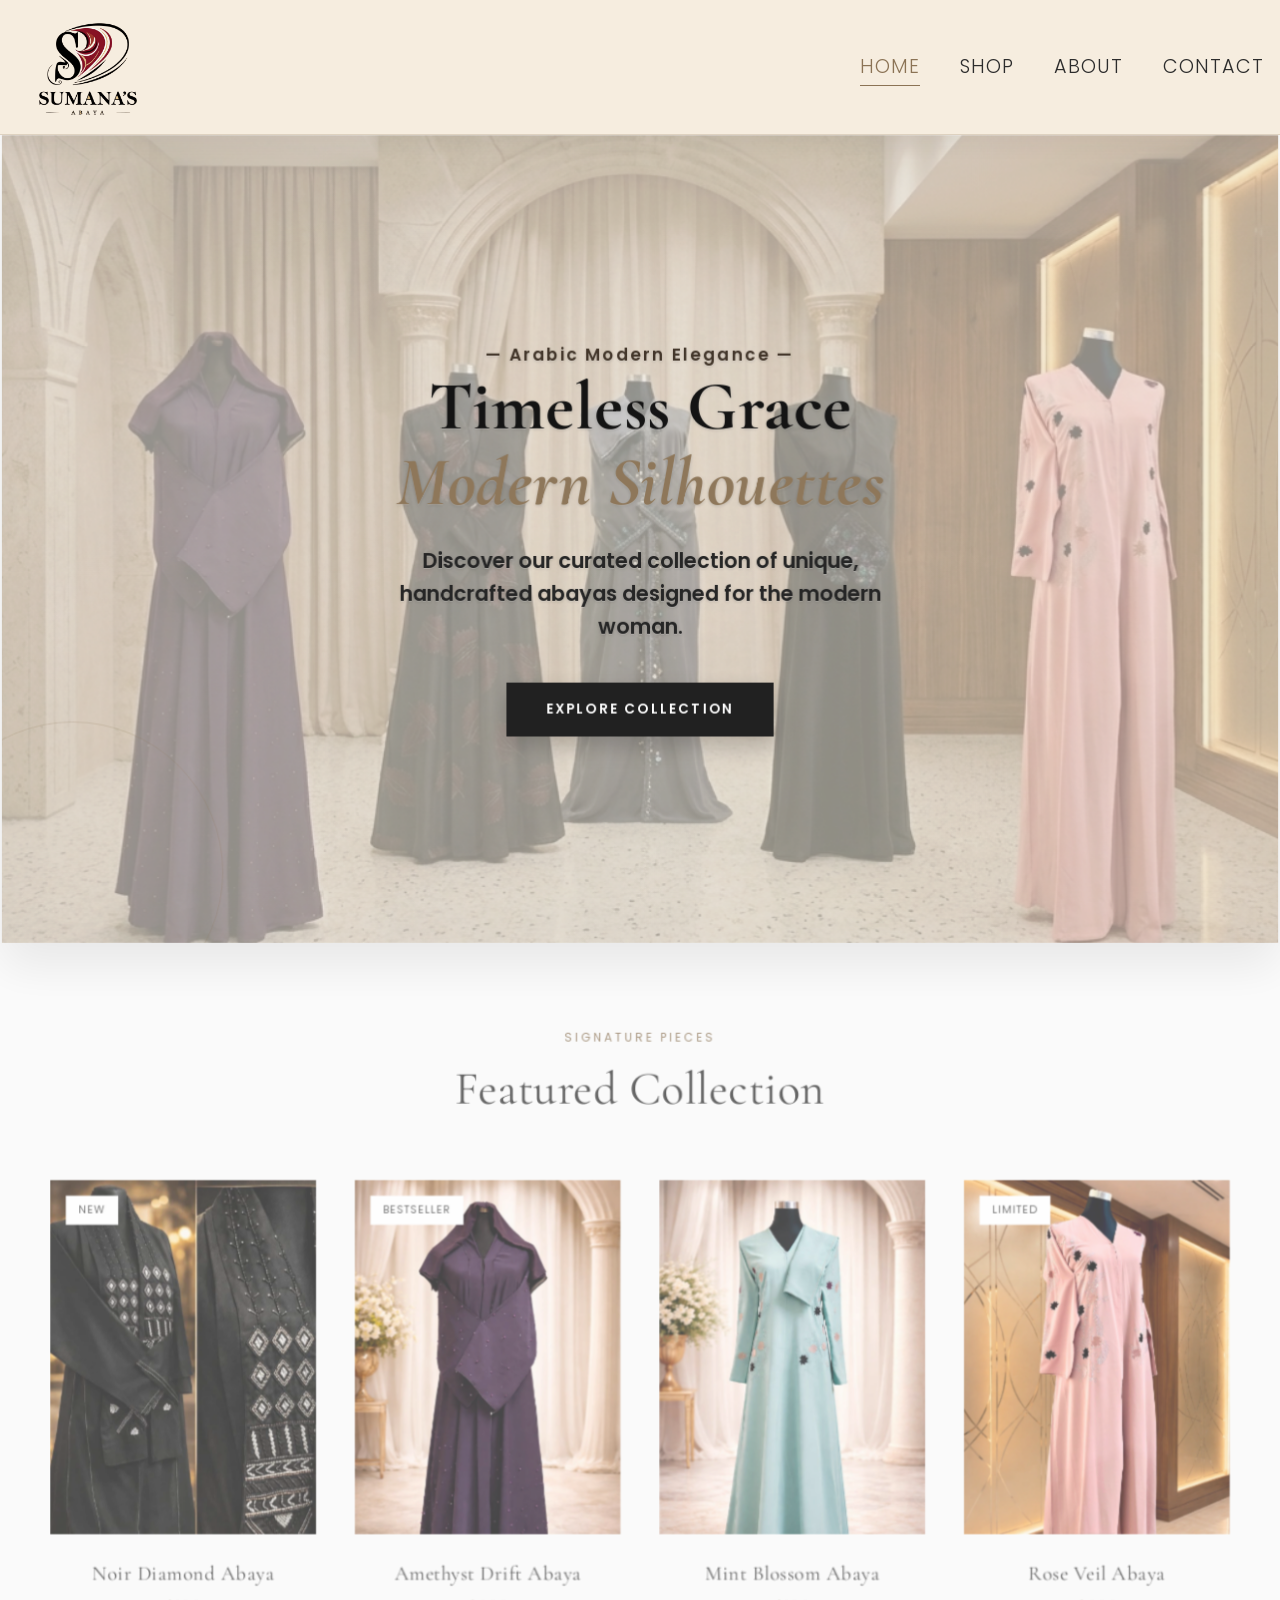
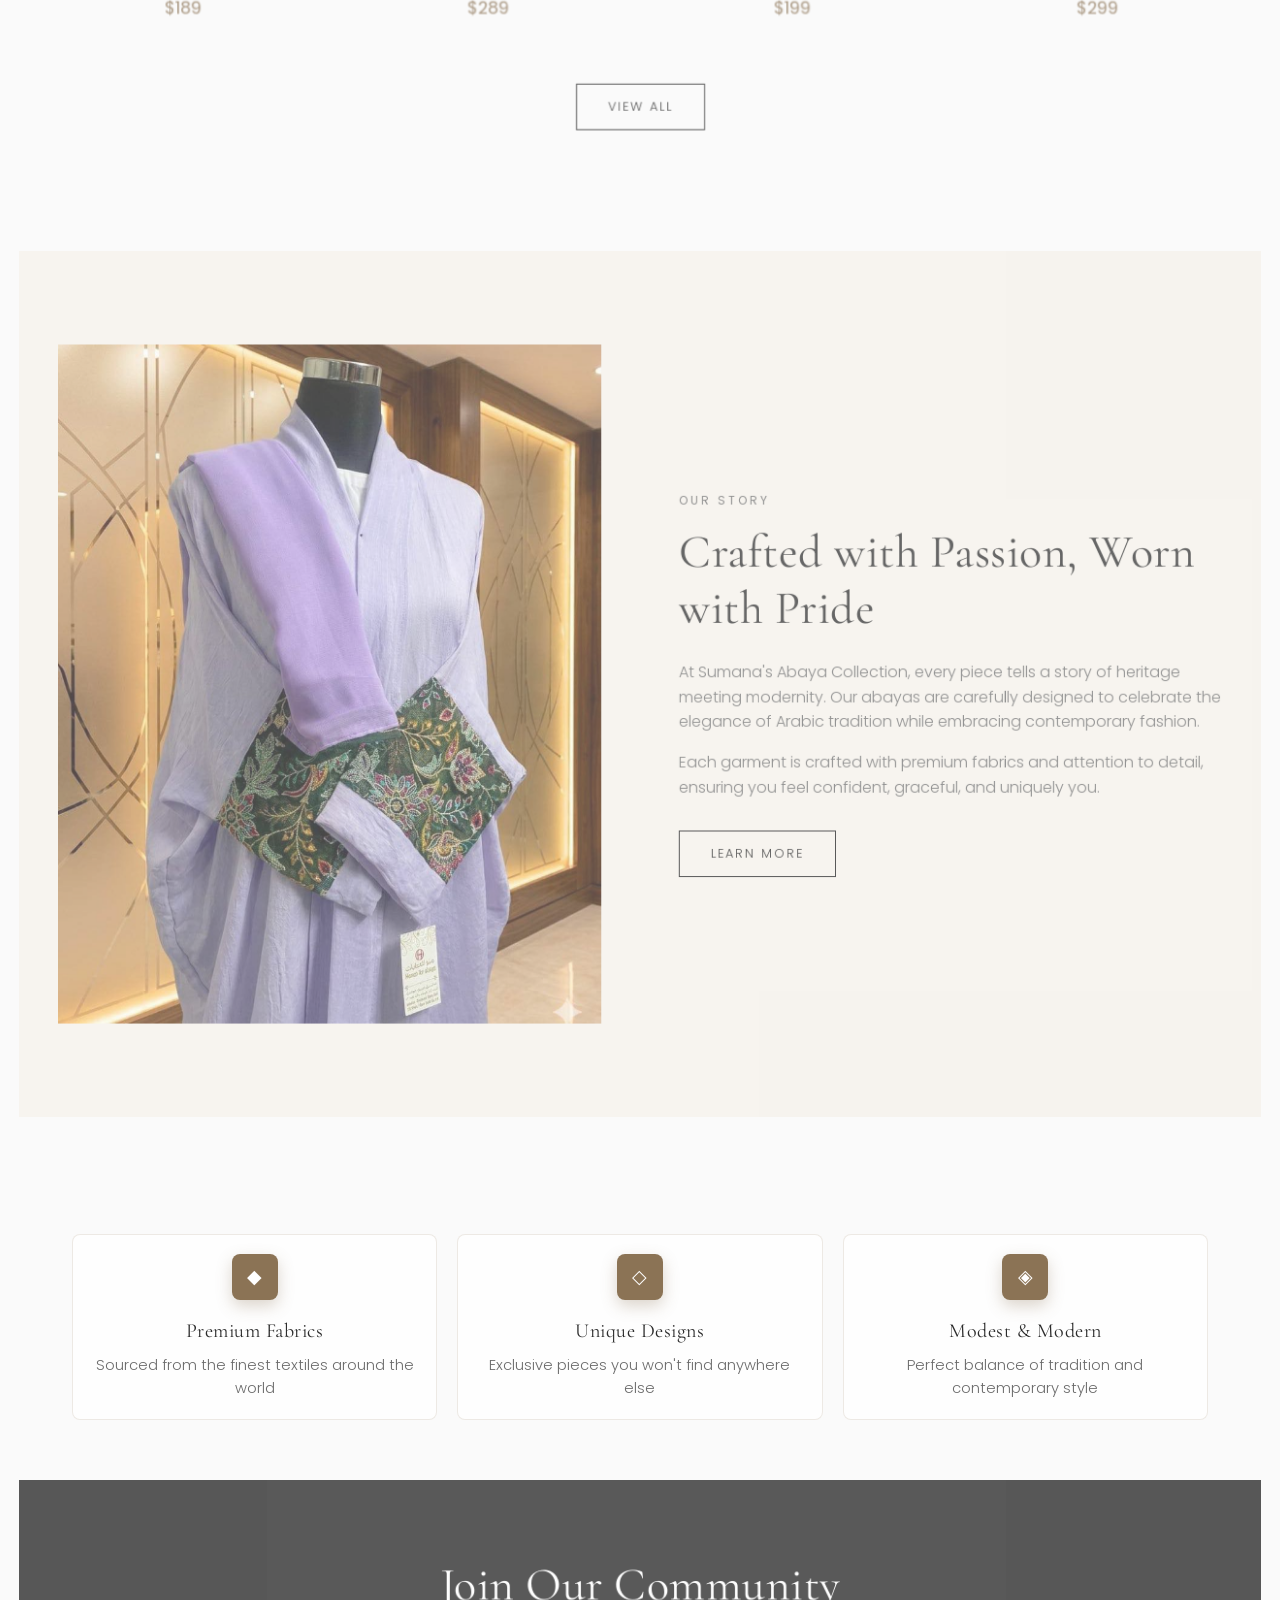
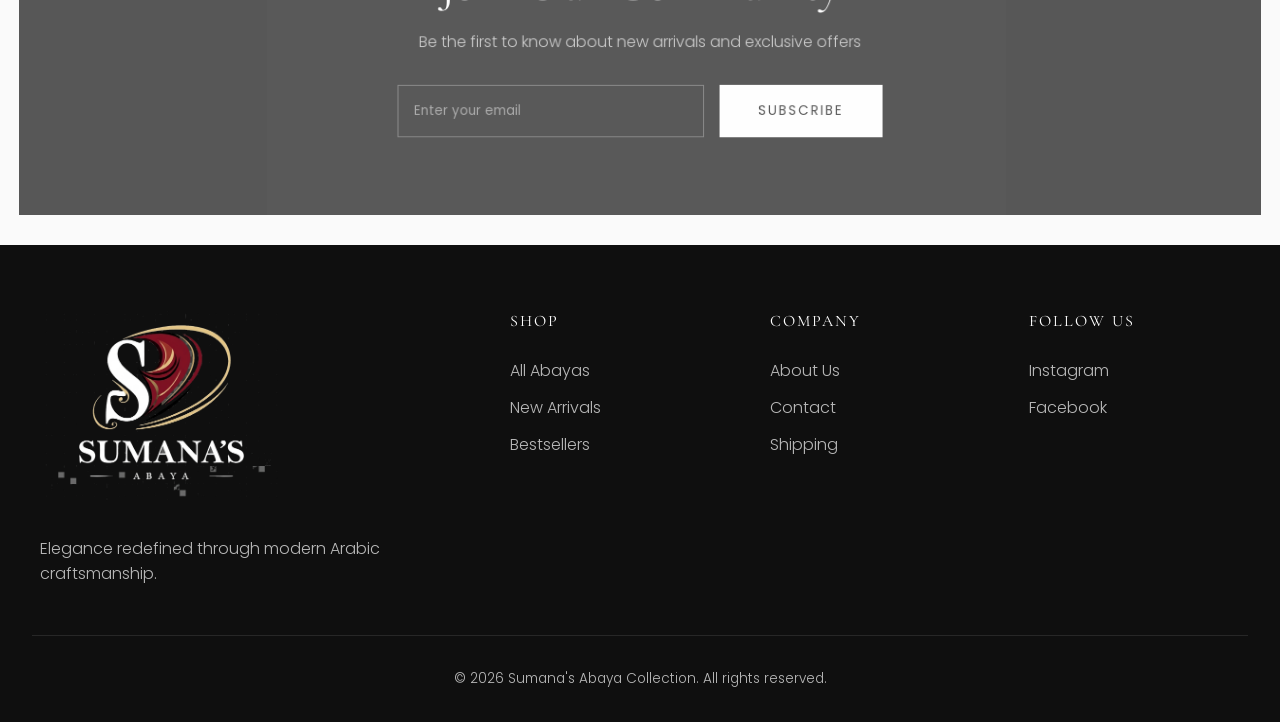
==== index.html @ 101fdfce "Initial website upload" ====
<!DOCTYPE html>
<html lang="en">
<head>
    <meta charset="UTF-8">
    <meta name="viewport" content="width=device-width, initial-scale=1.0">
    <meta name="description" content="Discover handcrafted modern abayas with timeless Arabic elegance from Sumana's Abaya Collection.">
    <meta property="og:title" content="Sumana's Abaya Collection">
    <meta property="og:description" content="Modern Arabic elegance with handcrafted abayas.">
    <meta property="og:type" content="website">
    <meta property="og:image" content="assets/images/Hero_bg.png">
    <link rel="icon" type="image/png" href="assets/images/DP-logo.png">
    <title>Sumana's Abaya Collection | Modern Arabic Elegance</title>
    <link rel="stylesheet" href="styles.css">
    <link href="https://fonts.googleapis.com/css2?family=Cormorant+Garamond:wght@300;400;500;600&family=Poppins:wght@300;400;500&display=swap" rel="stylesheet">
</head>
<body>
    <!-- Navigation -->
    <nav class="navbar">
        <div class="nav-container">
            <a href="index.html" class="logo"><img src="assets/images/DP-logo.png" alt="Sumana's Abaya logo"></a>
            <ul class="nav-links" id="navLinks">
                <li><a href="index.html" class="active">Home</a></li>
                <li><a href="shop.html">Shop</a></li>
                <li><a href="about.html">About</a></li>
                <li><a href="contact.html">Contact</a></li>
            </ul>
            <button class="menu-toggle" id="menuToggle" type="button" aria-label="Toggle menu">☰</button>
        </div>
    </nav>

    <!-- Hero Section -->
    <section class="hero">
        <div class="hero-content">
            <p class="hero-subtitle">— Arabic Modern Elegance —</p>
            <h1>Timeless Grace<br><em>Modern Silhouettes</em></h1>
            <p class="hero-text">Discover our curated collection of unique, handcrafted abayas designed for the modern woman.</p>
            <a href="shop.html" class="btn-primary">Explore Collection</a>
        </div>
    </section>

    <!-- Featured Collection -->
    <section class="section">
        <div class="section-header">
            <p class="eyebrow">Signature Pieces</p>
            <h2>Featured Collection</h2>
        </div>
        <div class="product-grid">
            <div class="product-card" data-product-id="1">
                <div class="product-image">
                    <img src="assets/images/abaya_1.jpg" alt="Noir Diamond Abaya">
                    <span class="product-badge">New</span>
                </div>
                <h3>Noir Diamond Abaya</h3>
                <p class="product-price">$189</p>
            </div>
            <div class="product-card" data-product-id="6">
                <div class="product-image">
                    <img src="assets/images/abaya_6.jpg" alt="Amethyst Drift Abaya">
                    <span class="product-badge">Bestseller</span>
                </div>
                <h3>Amethyst Drift Abaya</h3>
                <p class="product-price">$215</p>
            </div>
            <div class="product-card" data-product-id="7">
                <div class="product-image">
                    <img src="assets/images/abaya_7.jpg" alt="Mint Blossom Abaya">
                </div>
                <h3>Mint Blossom Abaya</h3>
                <p class="product-price">$245</p>
            </div>
            <div class="product-card" data-product-id="10">
                <div class="product-image">
                    <img src="assets/images/abaya_10.jpg" alt="Rose Veil Abaya">
                    <span class="product-badge">Limited</span>
                </div>
                <h3>Rose Veil Abaya</h3>
                <p class="product-price">$275</p>
            </div>
        </div>
        <div class="text-center">
            <a href="shop.html" class="btn-secondary">View All</a>
        </div>
    </section>

    <!-- About Preview -->
    <section class="about-preview">
        <div class="about-grid">
            <div class="about-image">
                <div class="image-placeholder"><img src="assets/images/abaya_11.jpg" alt="Lavender Garden Abaya"></div>
            </div>
            <div class="about-text">
                <p class="eyebrow">Our Story</p>
                <h2>Crafted with Passion, Worn with Pride</h2>
                <p>At Sumana's Abaya Collection, every piece tells a story of heritage meeting modernity. Our abayas are carefully designed to celebrate the elegance of Arabic tradition while embracing contemporary fashion.</p>
                <p>Each garment is crafted with premium fabrics and attention to detail, ensuring you feel confident, graceful, and uniquely you.</p>
                <a href="about.html" class="btn-secondary">Learn More</a>
            </div>
        </div>
    </section>

    <!-- Features -->
    <section class="features">
        <div class="feature-item">
            <div class="feature-icon">◆</div>
            <h3>Premium Fabrics</h3>
            <p>Sourced from the finest textiles around the world</p>
        </div>
        <div class="feature-item">
            <div class="feature-icon">◇</div>
            <h3>Unique Designs</h3>
            <p>Exclusive pieces you won't find anywhere else</p>
        </div>
        <div class="feature-item">
            <div class="feature-icon">◈</div>
            <h3>Modest & Modern</h3>
            <p>Perfect balance of tradition and contemporary style</p>
        </div>
    </section>

    <!-- Newsletter -->
    <section class="newsletter">
        <h2>Join Our Community</h2>
        <p>Be the first to know about new arrivals and exclusive offers</p>
        <form class="newsletter-form">
            <input type="email" placeholder="Enter your email" required>
            <button type="submit" class="btn-primary">Subscribe</button>
        </form>
    </section>

    <!-- Footer -->
    <footer class="footer">
        <div class="footer-content">
            <div class="footer-col">
                <h3 class="logo"><img src="assets/images/Footer_logo-transparent.png" alt="Sumana's Abaya logo"></h3>
                <p>Elegance redefined through modern Arabic craftsmanship.</p>
            </div>
            <div class="footer-col">
                <h4>Shop</h4>
                <ul>
                    <li><a href="shop.html">All Abayas</a></li>
                    <li><a href="shop.html">New Arrivals</a></li>
                    <li><a href="shop.html">Bestsellers</a></li>
                </ul>
            </div>
            <div class="footer-col">
                <h4>Company</h4>
                <ul>
                    <li><a href="about.html">About Us</a></li>
                    <li><a href="contact.html">Contact</a></li>
                    <li><a href="contact.html">Shipping</a></li>
                </ul>
            </div>
            <div class="footer-col">
                <h4>Follow Us</h4>
                <div class="social-links">
                    <a href="https://www.instagram.com/sumanas_abaya_collection?utm_source=ig_web_button_share_sheet&igsh=ZDNlZDc0MzIxNw==" target="_blank" rel="noopener noreferrer">Instagram</a>
                    <a href="https://www.facebook.com/profile.php?id=61568886278308" target="_blank" rel="noopener noreferrer">Facebook</a>
                    
                </div>
            </div>
        </div>
        <div class="footer-bottom">
            <p>© 2026 Sumana's Abaya Collection. All rights reserved.</p>
        </div>
    </footer>

    <script src="script.js"></script>
</body>
</html>
---- styles.css ----
* {
    margin: 0;
    padding: 0;
    box-sizing: border-box;
}

:root {
    --primary: #1a1a1a;
    --secondary: #8b7355;
    --cream: #f5f1ea;
    --beige: #e8e0d1;
    --text: #2c2c2c;
    --muted: #6b6b6b;
    --light: #fafafa;
}

body {
    font-family: 'Poppins', sans-serif;
    color: var(--text);
    background: var(--light);
    line-height: 1.6;
    font-weight: 300;
    opacity: 0;
    transition: opacity 0.4s ease;
    -webkit-text-size-adjust: 100%;
    text-rendering: optimizeLegibility;
}

h1, h2, h3, h4 {
    font-family: 'Cormorant Garamond', serif;
    font-weight: 400;
    letter-spacing: 0.5px;
}

h1 { font-size: clamp(2.8rem, 5.4vw, 5rem); line-height: 1.1; }
h2 { font-size: clamp(2rem, 4vw, 3rem); line-height: 1.2; }
h3 { font-size: 1.5rem; }

a { text-decoration: none; color: inherit; }
ul { list-style: none; }

:focus-visible {
    outline: 2px solid var(--secondary);
    outline-offset: 2px;
}

.eyebrow {
    font-size: 0.75rem;
    letter-spacing: 3px;
    text-transform: uppercase;
    color: var(--secondary);
    margin-bottom: 1rem;
    font-weight: 400;
}

em { font-style: italic; color: var(--secondary); }

/* Navigation */
.navbar {
    position: sticky;
    top: 0;
    background: rgba(245, 236, 220, 0.9);
    backdrop-filter: blur(10px);
    border-bottom: 1px solid rgba(139, 115, 85, 0.22);
    box-shadow: 0 8px 22px rgba(0, 0, 0, 0.05);
    z-index: 1000;
    padding: 1.2rem 0;
    padding-top: max(1.2rem, env(safe-area-inset-top));
}

body.nav-open {
    overflow: hidden;
}

.nav-container {
    max-width: 1400px;
    margin: 0 auto;
    padding: 0 max(1rem, env(safe-area-inset-left)) 0 max(1rem, env(safe-area-inset-right));
    display: flex;
    justify-content: space-between;
    align-items: center;
}

.logo {
    font-family: 'Cormorant Garamond', serif;
    font-size: 1.8rem;
    font-weight: 500;
    letter-spacing: 0.5px;
    display: inline-flex;
    align-items: center;
}

.logo span {
    font-style: italic;
    color: var(--secondary);
    margin-left: 4px;
}

.logo img {
    display: block;
    height: 64px;
    width: auto;
    object-fit: contain;
    transform: none;
    transform-origin: left center;
}

.navbar .logo img {
    height: 96px;
    transform: scale(1.5);
}

.footer .logo img {
    height: 192px;
    transform: none;
    transform-origin: left center;
    margin-bottom: 0;
}

.nav-links {
    display: flex;
    gap: 2.5rem;
}

.nav-links a {
    font-size: 1.2rem;
    letter-spacing: 1px;
    text-transform: uppercase;
    position: relative;
    transition: color 0.3s;
}

.nav-links a:hover, .nav-links a.active {
    color: var(--secondary);
}

.nav-links a.active::after {
    content: '';
    position: absolute;
    bottom: -6px;
    left: 0;
    right: 0;
    height: 1px;
    background: var(--secondary);
}

.nav-icons {
    display: flex;
    align-items: center;
    gap: 1.5rem;
}

.cart-icon {
    font-size: 1.2rem;
    cursor: pointer;
    position: relative;
}

.cart-count {
    background: var(--secondary);
    color: white;
    font-size: 0.7rem;
    padding: 2px 6px;
    border-radius: 50%;
    margin-left: 4px;
}

.menu-toggle {
    display: none;
    font-size: 1.5rem;
    cursor: pointer;
    border: none;
    background: transparent;
    color: inherit;
}

.menu-toggle.active {
    color: var(--secondary);
}

/* Hero */
.hero {
    min-height: 90vh;
    display: flex;
    align-items: center;
    justify-content: center;
    background: linear-gradient(135deg, var(--cream), var(--beige));
    padding: 4rem 2rem;
    text-align: center;
    position: relative;
    overflow: hidden;
}

.hero::before {
    content: "";
    position: absolute;
    inset: 0;
    background-image: url("assets/images/Hero_bg.png");
    background-size: cover;
    background-position: center;
    opacity: 0.4;
    z-index: 0;
}

.hero .hero-content {
    position: relative;
    z-index: 2;
}

.hero .hero-text,
.hero .hero-subtitle,
.hero h1 {
    text-shadow: 0 1px 0 rgba(255, 255, 255, 0.18), 0 1px 3px rgba(0, 0, 0, 0.16);
}

.hero h1 {
    color: #0d0d0d;
    font-weight: 700;
}

.hero-subtitle {
    color: #3d3024;
    font-weight: 600;
    letter-spacing: 2.2px;
    font-size: 1.05rem;
}

.hero::before,
.hero::after {
    pointer-events: none;
}

.hero::after {
    content: '';
    position: absolute;
    width: 300px;
    height: 300px;
    border: 1px solid rgba(139,115,85,0.2);
    border-radius: 50%;
    bottom: -80px;
    left: -80px;
    z-index: 1;
}

.hero-content {
    max-width: 800px;
    z-index: 1;
    transition: transform 0.2s ease-out;
}

.hero-text {
    font-size: 1.3rem;
    color: #1f1f1f;
    font-weight: 600;
    margin: 1.5rem 0 2.5rem;
    max-width: 500px;
    margin-left: auto;
    margin-right: auto;
}

.hero .btn-primary {
    font-weight: 600;
    letter-spacing: 2.2px;
    box-shadow: 0 10px 22px rgba(0, 0, 0, 0.2);
}

/* Buttons */
.btn-primary {
    display: inline-block;
    background: var(--primary);
    color: white;
    padding: 1rem 2.5rem;
    font-size: 0.85rem;
    letter-spacing: 2px;
    text-transform: uppercase;
    border: none;
    cursor: pointer;
    transition: all 0.25s;
    font-family: inherit;
}

.btn-primary:hover {
    background: var(--secondary);
    transform: translateY(-2px) scale(1.02);
}

.btn-secondary {
    display: inline-block;
    background: transparent;
    color: var(--primary);
    padding: 0.8rem 2rem;
    font-size: 0.8rem;
    letter-spacing: 2px;
    text-transform: uppercase;
    border: 1px solid var(--primary);
    cursor: pointer;
    transition: all 0.25s;
    margin-top: 1rem;
    font-family: inherit;
}

.btn-secondary:hover {
    background: var(--primary);
    color: white;
    transform: translateY(-2px);
}

/* Sections */
.section {
    padding: 6rem 2rem;
    max-width: 1400px;
    margin: 0 auto;
}

.section-header {
    text-align: center;
    margin-bottom: 4rem;
}

.text-center {
    text-align: center;
    margin-top: 3rem;
}

/* Product Grid */
.product-grid {
    display: grid;
    grid-template-columns: repeat(auto-fit, minmax(260px, 1fr));
    gap: 2.5rem;
}

.product-card {
    text-align: center;
    transition: transform 0.3s ease, box-shadow 0.3s ease;
    transform-style: preserve-3d;
}

.product-card:hover {
    transform: translateY(-6px);
    box-shadow: 0 20px 45px rgba(0, 0, 0, 0.08);
}

.product-image {
    aspect-ratio: 3/4;
    margin-bottom: 1.5rem;
    position: relative;
    overflow: hidden;
    cursor: pointer;
    transition: transform 0.35s ease, filter 0.35s ease;
    background: #efe9df;
}

.product-image img {
    width: 100%;
    height: 100%;
    object-fit: cover;
    object-position: center top;
    display: block;
}

.main-image img,
.thumb img,
.image-placeholder img {
    width: 100%;
    height: 100%;
    object-fit: cover;
    object-position: center center;
    display: block;
}

.product-card:hover .product-image {
    transform: scale(1.02);
    filter: saturate(1.1);
}

.product-badge {
    position: absolute;
    top: 1rem;
    left: 1rem;
    background: white;
    color: var(--primary);
    font-size: 0.7rem;
    letter-spacing: 1px;
    text-transform: uppercase;
    padding: 0.4rem 0.8rem;
}

.product-card h3 {
    font-size: 1.3rem;
    margin-bottom: 0.3rem;
}

.product-price {
    color: var(--secondary);
    font-size: 1.1rem;
    font-weight: 400;
}

/* About */
.about-preview {
    padding: 6rem 2rem;
    background: var(--cream);
}

.about-preview.alt {
    background: var(--light);
}

.about-grid {
    max-width: 1200px;
    margin: 0 auto;
    display: grid;
    grid-template-columns: 1fr 1fr;
    gap: 5rem;
    align-items: center;
}

.about-grid.reverse {
    direction: rtl;
}

.about-grid.reverse > * {
    direction: ltr;
}

.image-placeholder {
    aspect-ratio: 4/5;
    width: 100%;
}

.about-text h2 {
    margin-bottom: 1.5rem;
}

.about-text p {
    color: var(--muted);
    margin-bottom: 1rem;
}

/* Features */
.features {
    max-width: 1200px;
    margin: 0 auto;
    padding: 5rem 2rem;
    display: grid;
    grid-template-columns: repeat(auto-fit, minmax(240px, 1fr));
    gap: 1.25rem;
    text-align: center;
    background: transparent;
    border-radius: 0;
}

.feature-icon {
    width: 46px;
    height: 46px;
    border-radius: 8px;
    display: inline-flex;
    align-items: center;
    justify-content: center;
    font-size: 1.2rem;
    color: #fff;
    background: var(--secondary);
    margin: 0 auto 0.9rem;
    box-shadow: 0 6px 16px rgba(139, 115, 85, 0.3);
}

.feature-item {
    background: rgba(255, 255, 255, 0.78);
    border: 1px solid rgba(139, 115, 85, 0.15);
    border-radius: 8px;
    padding: 1.2rem 1.1rem;
    text-align: center;
    transition: transform 0.25s ease, box-shadow 0.25s ease, border-color 0.25s ease;
}

.feature-item h3 {
    margin-bottom: 0.45rem;
    font-size: 1.25rem;
}

.feature-item p {
    color: var(--muted);
    font-size: 0.92rem;
    line-height: 1.55;
}

.feature-item,
.value-card,
.contact-form,
.product-info,
.about-text,
.about-image {
    transition: transform 0.3s ease, box-shadow 0.3s ease;
}

.feature-item:hover,
.value-card:hover,
.contact-form:hover {
    transform: translateY(-6px);
    box-shadow: 0 18px 35px rgba(0, 0, 0, 0.1);
    border-color: rgba(139, 115, 85, 0.35);
}

/* Newsletter */
.newsletter {
    background: var(--primary);
    color: white;
    padding: 5rem 2rem;
    text-align: center;
}

.newsletter h2 {
    color: white;
    margin-bottom: 1rem;
}

.newsletter p {
    color: rgba(255,255,255,0.7);
    margin-bottom: 2rem;
}

.newsletter-form {
    max-width: 500px;
    margin: 0 auto;
    display: flex;
    gap: 1rem;
    flex-wrap: wrap;
    justify-content: center;
}

.newsletter-form input {
    flex: 1;
    min-width: 250px;
    padding: 1rem;
    background: transparent;
    border: 1px solid rgba(255,255,255,0.3);
    color: white;
    font-family: inherit;
}

.newsletter-form input::placeholder {
    color: rgba(255,255,255,0.5);
}

.newsletter-form .btn-primary {
    background: white;
    color: var(--primary);
}

.newsletter-form .btn-primary:hover {
    background: var(--secondary);
    color: white;
}

/* Footer */
.footer {
    background: #0f0f0f;
    color: rgba(255,255,255,0.7);
    padding: 4rem 2rem 2rem;
}

.footer-content {
    max-width: 1200px;
    margin: 0 auto;
    display: grid;
    grid-template-columns: 2fr 1fr 1fr 1fr;
    gap: 3rem;
    padding-bottom: 3rem;
}

.footer .logo {
    color: white;
    margin-bottom: 2.2rem;
    display: block;
    line-height: 0;
}

.footer h4 {
    color: white;
    margin-bottom: 1.5rem;
    font-size: 1rem;
    letter-spacing: 2px;
    text-transform: uppercase;
}

.footer ul li {
    margin-bottom: 0.7rem;
}

.footer a {
    transition: color 0.3s;
}

.footer a:hover {
    color: var(--secondary);
}

.social-links {
    display: flex;
    flex-direction: column;
    gap: 0.7rem;
}

.footer-bottom {
    border-top: 1px solid rgba(255,255,255,0.1);
    padding-top: 2rem;
    text-align: center;
    font-size: 0.85rem;
}

/* Page Header */
.page-header {
    padding: 5rem 2rem 3rem;
    text-align: center;
    background: var(--cream);
}

.page-header p:last-child {
    color: var(--muted);
    margin-top: 1rem;
}

/* Filter Bar */
.filter-bar {
    max-width: 1200px;
    margin: 3rem auto 0;
    padding: 0 2rem;
    display: flex;
    gap: 1rem;
    flex-wrap: wrap;
    justify-content: center;
}

.filter-btn {
    padding: 0.7rem 1.5rem;
    background: transparent;
    border: 1px solid #ddd;
    cursor: pointer;
    font-family: inherit;
    font-size: 0.85rem;
    letter-spacing: 1px;
    text-transform: uppercase;
    transition: all 0.3s;
}

.filter-btn.active, .filter-btn:hover {
    background: var(--primary);
    color: white;
    border-color: var(--primary);
}

.shop-grid .product-card {
    opacity: 1;
    transform: translateY(0);
    transition: opacity 0.25s ease, transform 0.25s ease;
}

.shop-grid .product-image {
    aspect-ratio: 3 / 4;
    background: #efe9df;
}

.shop-grid .product-image img {
    width: 100%;
    height: 100%;
    object-fit: cover;
    object-position: center 18%;
    display: block;
}

.shop-grid .product-card.is-hiding {
    opacity: 0;
    transform: translateY(10px);
}

/* Values */
.values {
    padding: 6rem 2rem;
    max-width: 1200px;
    margin: 0 auto;
}

.values-grid {
    display: grid;
    grid-template-columns: repeat(auto-fit, minmax(250px, 1fr));
    gap: 2rem;
    margin-top: 3rem;
}

.value-card {
    padding: 2.5rem 2rem;
    background: var(--cream);
    transition: transform 0.3s;
}

.value-card:hover {
    transform: translateY(-5px);
}

.value-card h3 {
    color: var(--secondary);
    margin-bottom: 1rem;
    font-size: 1.3rem;
}

.value-card p {
    color: var(--muted);
}

/* Contact */
.contact-section {
    padding: 6rem 2rem;
    max-width: 1200px;
    margin: 0 auto;
}

.contact-grid {
    display: grid;
    grid-template-columns: 1fr 1fr;
    gap: 5rem;
}

.contact-info h2 {
    margin-bottom: 1.5rem;
}

.contact-info > p {
    color: var(--muted);
    margin-bottom: 2.5rem;
}

.contact-item {
    margin-bottom: 2rem;
}

.contact-item h4 {
    color: var(--secondary);
    margin-bottom: 0.5rem;
    letter-spacing: 1px;
    text-transform: uppercase;
    font-size: 0.85rem;
    font-family: 'Poppins', sans-serif;
}

.contact-item p {
    font-size: 1rem;
}

.contact-item .social-links {
    flex-direction: row;
    gap: 1.5rem;
}

.contact-form {
    background: var(--cream);
    padding: 3rem;
}

.form-group {
    margin-bottom: 1.5rem;
}

.form-group label {
    display: block;
    font-size: 0.8rem;
    letter-spacing: 1px;
    text-transform: uppercase;
    margin-bottom: 0.5rem;
    color: var(--secondary);
}

.form-group input, .form-group textarea {
    width: 100%;
    padding: 0.8rem;
    border: 1px solid #ddd;
    background: white;
    font-family: inherit;
    font-size: 0.95rem;
    transition: border 0.3s;
}

.form-group input:focus, .form-group textarea:focus {
    outline: none;
    border-color: var(--secondary);
}

.form-group textarea {
    resize: vertical;
}

/* Product Detail */
.product-detail {
    padding: 4rem 2rem;
    max-width: 1200px;
    margin: 0 auto;
}

.product-detail-grid {
    display: grid;
    grid-template-columns: 1fr 1fr;
    gap: 4rem;
}

.main-image {
    aspect-ratio: 3/4;
    margin-bottom: 1rem;
    transition: transform 0.3s ease;
    overflow: hidden;
}

.main-image.magnify-target {
    cursor: zoom-in;
    position: relative;
    overflow: visible;
}

.magnify-lens {
    position: absolute;
    width: 82%;
    height: 82%;
    border-radius: 18px;
    border: 2px solid rgba(255, 255, 255, 0.85);
    box-shadow: 0 8px 24px rgba(0, 0, 0, 0.22);
    pointer-events: none;
    display: none;
    z-index: 5;
    background-repeat: no-repeat;
}

.thumbnails {
    display: flex;
    gap: 1rem;
}

.thumb {
    width: 80px;
    height: 100px;
    cursor: pointer;
    opacity: 0.6;
    transition: opacity 0.3s;
    border: 1px solid transparent;
    overflow: hidden;
}

.thumb.active, .thumb:hover {
    opacity: 1;
}

.thumb.active {
    border-color: rgba(0, 0, 0, 0.15);
}

.product-info h1 {
    margin: 1rem 0;
    font-size: 2.5rem;
}

.price-large {
    font-size: 1.8rem;
    color: var(--secondary);
    margin-bottom: 2rem;
}

.product-desc {
    color: var(--muted);
    margin-bottom: 2rem;
    line-height: 1.8;
}

.option-group {
    margin-bottom: 2rem;
}

.option-group label {
    display: block;
    font-size: 0.8rem;
    letter-spacing: 1px;
    text-transform: uppercase;
    margin-bottom: 0.8rem;
    color: var(--secondary);
}

.size-options {
    display: flex;
    gap: 0.8rem;
}

.size-btn {
    width: 45px;
    height: 45px;
    border: 1px solid #ddd;
    background: white;
    cursor: pointer;
    font-family: inherit;
    transition: all 0.3s;
}

.size-btn.active, .size-btn:hover {
    background: var(--primary);
    color: white;
    border-color: var(--primary);
}

.quantity {
    display: flex;
    align-items: center;
    gap: 1rem;
    border: 1px solid #ddd;
    width: fit-content;
    padding: 0.3rem;
}

.qty-btn {
    width: 35px;
    height: 35px;
    background: transparent;
    border: none;
    font-size: 1.2rem;
    cursor: pointer;
}

#qtyValue {
    min-width: 30px;
    text-align: center;
}

.add-to-cart {
    width: 100%;
    margin-bottom: 2rem;
}

.product-details {
    border-top: 1px solid #eee;
    padding-top: 2rem;
}

.product-details h4 {
    font-family: 'Poppins', sans-serif;
    font-size: 0.85rem;
    letter-spacing: 2px;
    text-transform: uppercase;
    margin-bottom: 1rem;
    color: var(--secondary);
}

.product-details ul li {
    padding: 0.5rem 0;
    color: var(--muted);
    border-bottom: 1px solid #f5f5f5;
}

.toast {
    position: fixed;
    right: max(1rem, env(safe-area-inset-right));
    bottom: max(1rem, env(safe-area-inset-bottom));
    z-index: 2000;
    background: #111;
    color: #fff;
    padding: 0.85rem 1.1rem;
    border-radius: 6px;
    font-size: 0.85rem;
    letter-spacing: 0.3px;
    box-shadow: 0 14px 30px rgba(0, 0, 0, 0.24);
    opacity: 0;
    transform: translateY(10px);
    pointer-events: none;
    transition: opacity 0.2s ease, transform 0.2s ease;
}

.toast.show {
    opacity: 1;
    transform: translateY(0);
}

.reveal {
    opacity: 0;
    transform: translateY(22px);
    transition: opacity 0.5s ease, transform 0.5s ease;
}

.reveal.visible {
    opacity: 1;
    transform: translateY(0);
}

.scroll-progress {
    position: fixed;
    top: 0;
    left: 0;
    height: 3px;
    width: 0;
    z-index: 3000;
    background: linear-gradient(90deg, #8b7355, #1a1a1a);
}

.scroll-shift {
    --shift-y: 0px;
    --shift-scale: 1;
    --shift-opacity: 1;
    transform: translate3d(0, var(--shift-y), 0) scale(var(--shift-scale));
    opacity: var(--shift-opacity);
    will-change: transform, opacity;
    transition: transform 0.15s linear, opacity 0.15s linear;
}

.scroll-shift.in-focus {
    box-shadow: 0 24px 45px rgba(0, 0, 0, 0.08);
}

.hero.scroll-shift {
    transform: translate3d(0, calc(var(--shift-y) * 0.4), 0) scale(var(--shift-scale));
}

/* Keep features section visually stable (no scroll-shift edge artifacts) */
.features.scroll-shift,
.features.scroll-shift.in-focus {
    transform: none !important;
    opacity: 1 !important;
    box-shadow: none !important;
}

/* Responsive */
@media (max-width: 900px) {
    .nav-links {
        position: fixed;
        top: 70px;
        left: 0;
        right: 0;
        background: white;
        flex-direction: column;
        padding: 2rem;
        gap: 1.5rem;
        border-bottom: 1px solid #eee;
        transform: translateY(-150%);
        transition: transform 0.3s;
    }
    
    .nav-links.active {
        transform: translateY(0);
    }
    
    .menu-toggle {
        display: block;
    }
    
    .about-grid, .contact-grid, .product-detail-grid {
        grid-template-columns: 1fr;
        gap: 3rem;
    }
    
    .about-grid.reverse {
        direction: ltr;
    }
    
    .footer-content {
        grid-template-columns: 1fr 1fr;
        gap: 2rem;
    }
    
    .section, .about-preview, .features, .values {
        padding: 4rem 1.5rem;
    }

    .scroll-shift {
        --shift-scale: 1 !important;
        --shift-opacity: 1 !important;
    }
}

@media (max-width: 500px) {
    h1 { font-size: clamp(2rem, 9vw, 2.8rem); }
    h2 { font-size: clamp(1.6rem, 7vw, 2.2rem); }

    .footer-content {
        grid-template-columns: 1fr;
    }
    
    .nav-links {
        gap: 1rem;
    }
    
    .newsletter-form {
        flex-direction: column;
    }
    
    .newsletter-form input {
        min-width: auto;
        width: 100%;
    }

    .btn-primary, .btn-secondary, .filter-btn, .size-btn {
        min-height: 44px;
    }

    .logo img {
        height: 56px;
    }

    .navbar .logo img {
        height: 80px;
        transform: scale(1.35);
    }

    .hero-text {
        font-size: 1.05rem;
    }
}

@media (prefers-reduced-motion: reduce) {
    * {
        animation: none !important;
        transition-duration: 0.01ms !important;
        scroll-behavior: auto !important;
    }

    .reveal {
        opacity: 1 !important;
        transform: none !important;
    }

    .scroll-shift {
        transform: none !important;
        opacity: 1 !important;
        box-shadow: none !important;
    }
}
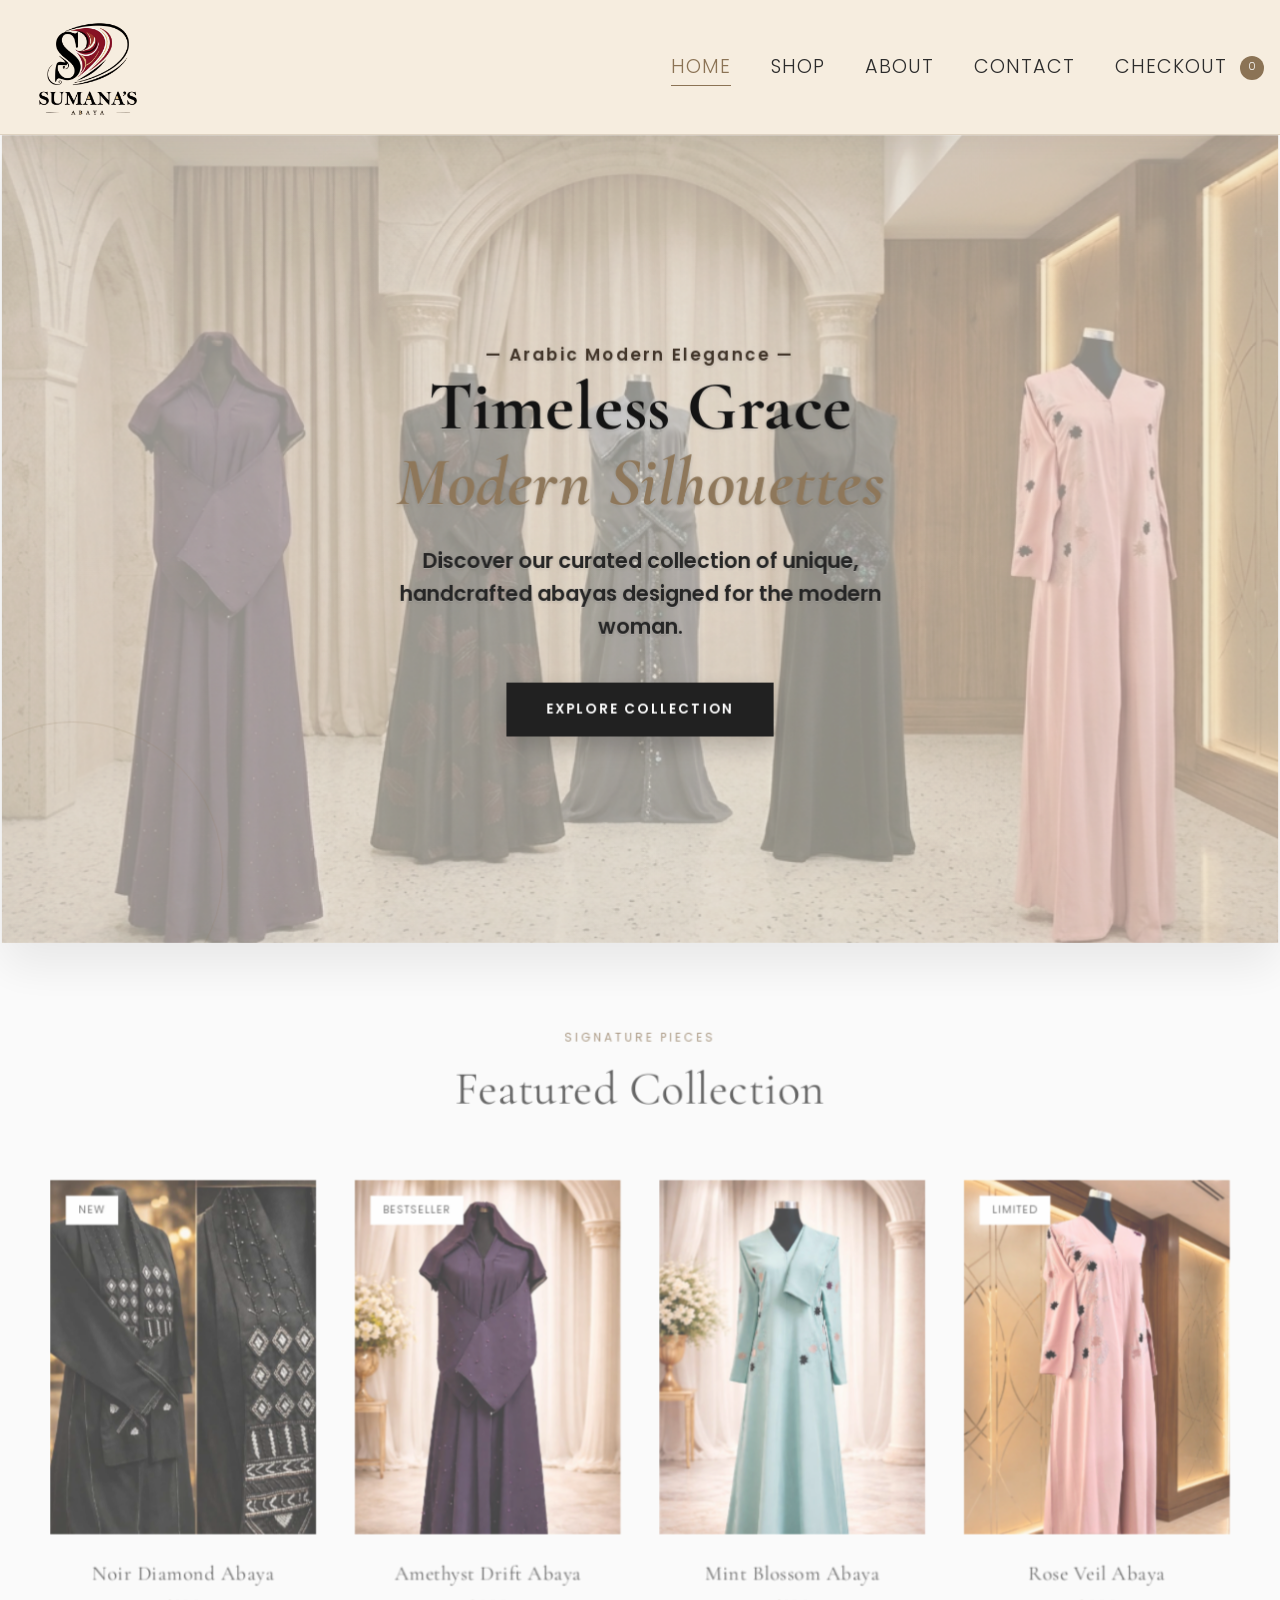
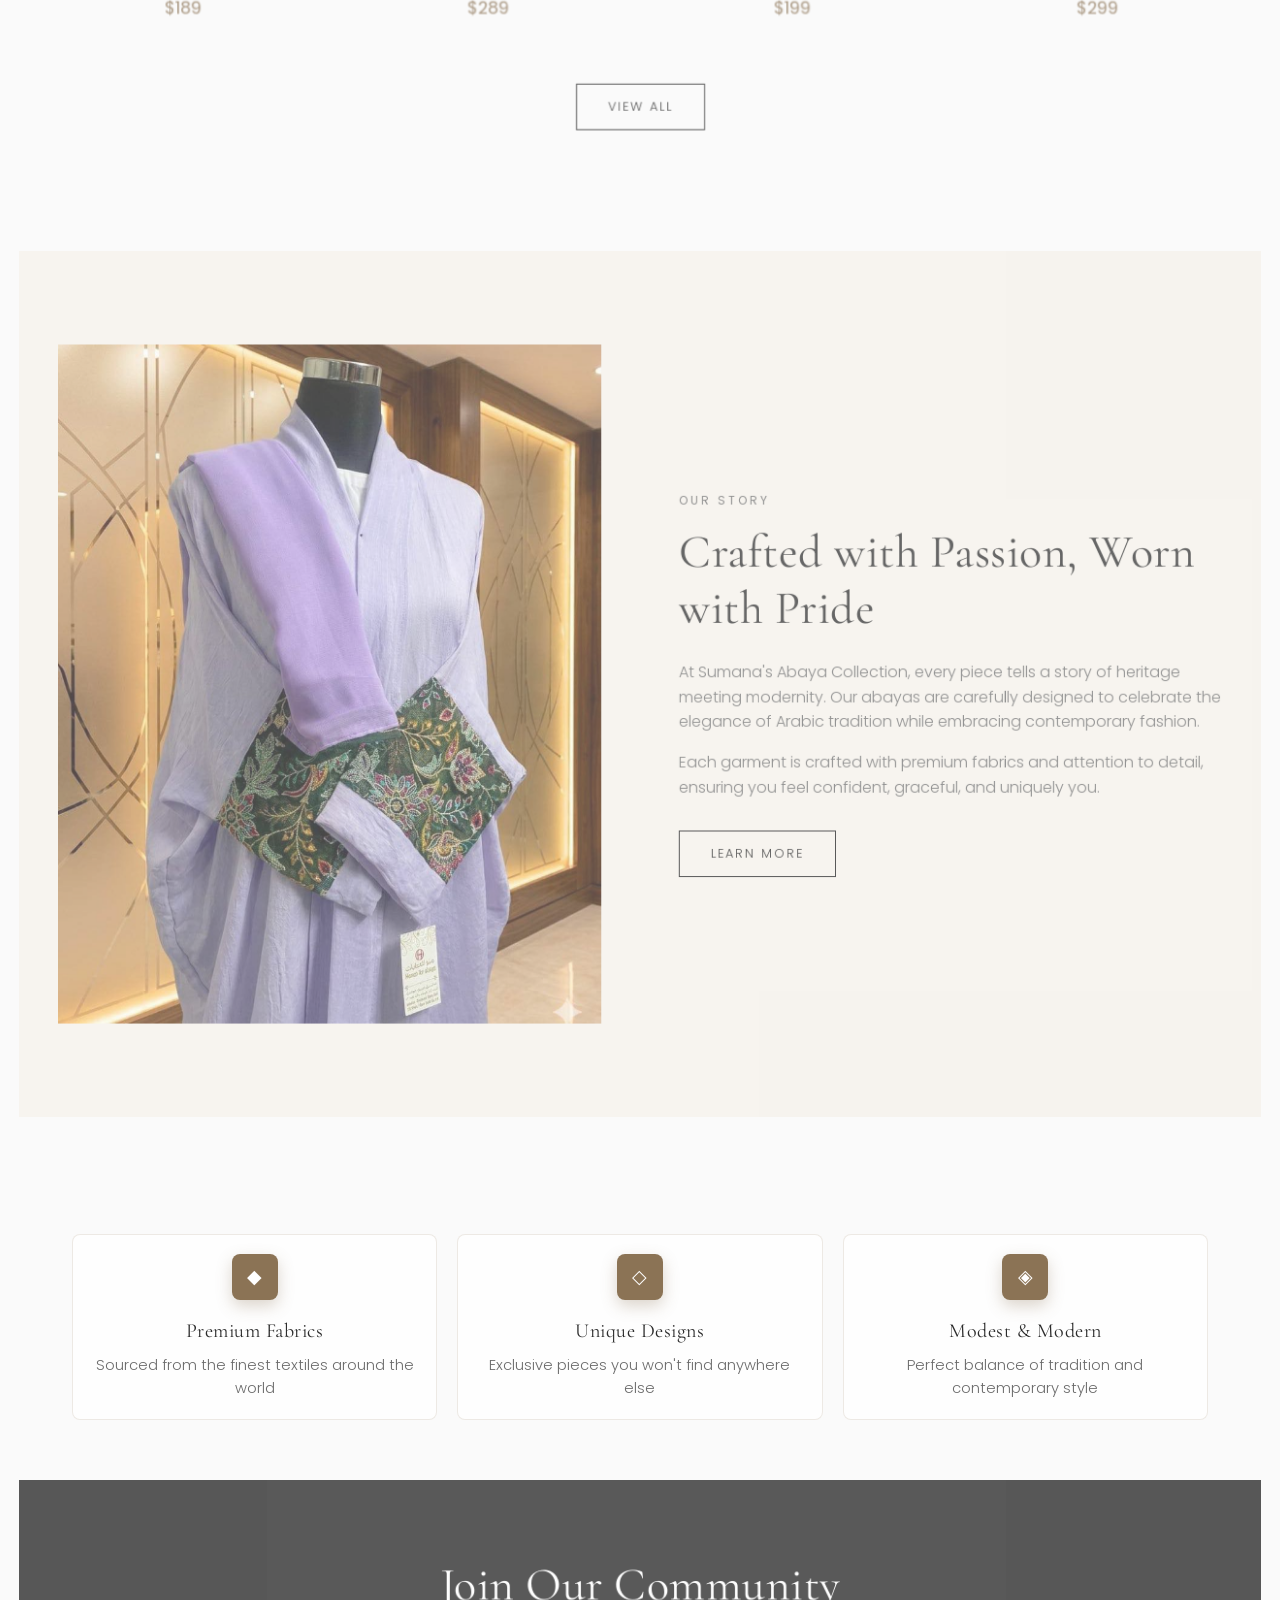
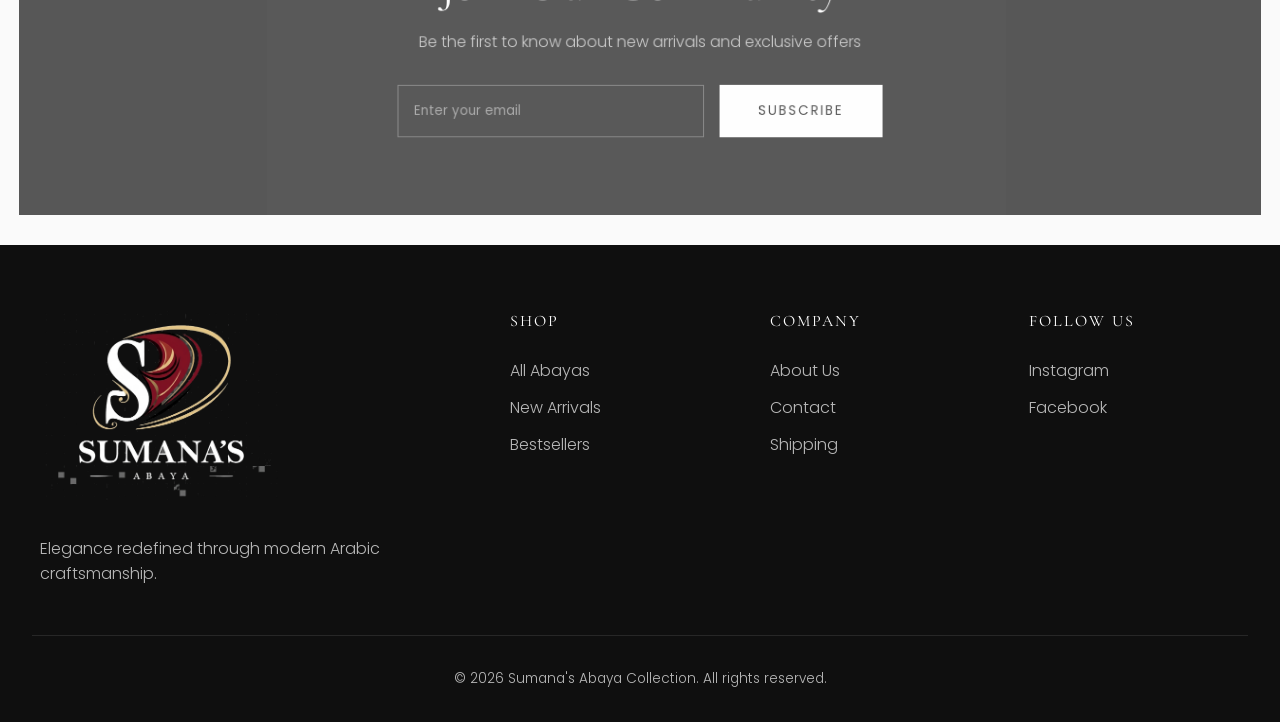
==== commit 9a654dad: "Update site files" ====
--- a/index.html
+++ b/index.html
@@ -23,6 +23,7 @@
                 <li><a href="shop.html">Shop</a></li>
                 <li><a href="about.html">About</a></li>
                 <li><a href="contact.html">Contact</a></li>
+                <li><a href="checkout.html">Checkout <span class="cart-count" data-cart-count>0</span></a></li>
             </ul>
             <button class="menu-toggle" id="menuToggle" type="button" aria-label="Toggle menu">☰</button>
         </div>
--- a/styles.css
+++ b/styles.css
@@ -305,6 +305,31 @@
     transform: translateY(-2px);
 }
 
+.product-actions {
+    display: flex;
+    flex-wrap: wrap;
+    gap: 0.9rem;
+    align-items: center;
+}
+
+.product-actions .btn-secondary {
+    margin-top: 0;
+}
+
+.nav-links .cart-count {
+    display: inline-flex;
+    align-items: center;
+    justify-content: center;
+    min-width: 1.5rem;
+    height: 1.5rem;
+    padding: 0 0.35rem;
+    margin-left: 0.45rem;
+    border-radius: 999px;
+    font-size: 0.68rem;
+    line-height: 1;
+    vertical-align: middle;
+}
+
 /* Sections */
 .section {
     padding: 6rem 2rem;
@@ -947,6 +972,190 @@
     padding: 0.5rem 0;
     color: var(--muted);
     border-bottom: 1px solid #f5f5f5;
+}
+
+/* Checkout */
+.checkout-page {
+    padding: 4rem 2rem 6rem;
+    max-width: 1240px;
+    margin: 0 auto;
+}
+
+.checkout-layout {
+    display: grid;
+    grid-template-columns: minmax(0, 1.05fr) minmax(320px, 0.95fr);
+    gap: 2rem;
+    align-items: start;
+}
+
+.checkout-panel {
+    background: #ffffff;
+    border: 1px solid rgba(26, 26, 26, 0.09);
+    padding: 1.6rem;
+}
+
+.checkout-summary-head {
+    display: flex;
+    justify-content: space-between;
+    gap: 1rem;
+    align-items: baseline;
+    margin-bottom: 1rem;
+}
+
+.checkout-summary-head p {
+    color: var(--muted);
+    font-size: 0.95rem;
+}
+
+.checkout-items {
+    border-top: 1px solid rgba(26, 26, 26, 0.08);
+}
+
+.checkout-item {
+    display: grid;
+    grid-template-columns: 92px minmax(0, 1fr);
+    gap: 1rem;
+    padding: 1.1rem 0;
+    border-bottom: 1px solid rgba(26, 26, 26, 0.08);
+}
+
+.checkout-item img {
+    width: 92px;
+    height: 115px;
+    object-fit: cover;
+    object-position: center top;
+    display: block;
+    background: #efe9df;
+}
+
+.checkout-item-body {
+    min-width: 0;
+}
+
+.checkout-item-top {
+    display: flex;
+    justify-content: space-between;
+    gap: 1rem;
+    align-items: start;
+}
+
+.checkout-item-top h3 {
+    font-size: 1.25rem;
+    margin: 0 0 0.25rem;
+}
+
+.checkout-item-top p {
+    color: var(--muted);
+    font-size: 0.95rem;
+}
+
+.checkout-remove {
+    background: transparent;
+    border: none;
+    color: var(--secondary);
+    cursor: pointer;
+    font-family: inherit;
+    font-size: 0.85rem;
+    text-transform: uppercase;
+    letter-spacing: 1.4px;
+    padding: 0.35rem 0;
+}
+
+.checkout-item-bottom {
+    display: flex;
+    justify-content: space-between;
+    gap: 1rem;
+    align-items: center;
+    margin-top: 1rem;
+}
+
+.qty-stepper {
+    display: inline-flex;
+    align-items: center;
+    border: 1px solid rgba(26, 26, 26, 0.14);
+    background: #fff;
+}
+
+.qty-stepper button {
+    width: 2.2rem;
+    height: 2.2rem;
+    border: none;
+    background: transparent;
+    font: inherit;
+    cursor: pointer;
+}
+
+.qty-stepper span {
+    min-width: 2rem;
+    text-align: center;
+    font-weight: 500;
+}
+
+.checkout-totals {
+    margin-top: 1.5rem;
+    padding-top: 1rem;
+    border-top: 1px solid rgba(26, 26, 26, 0.1);
+}
+
+.checkout-total-row {
+    display: flex;
+    justify-content: space-between;
+    gap: 1rem;
+    margin-bottom: 0.7rem;
+    color: var(--muted);
+}
+
+.checkout-total-row strong {
+    color: var(--text);
+}
+
+.checkout-total-row.total {
+    font-size: 1.1rem;
+    color: var(--text);
+    margin-top: 0.5rem;
+}
+
+.checkout-note {
+    margin-top: 1rem;
+    color: var(--muted);
+    font-size: 0.92rem;
+}
+
+.checkout-form {
+    display: grid;
+    gap: 1rem;
+}
+
+.checkout-form-grid {
+    display: grid;
+    grid-template-columns: repeat(2, minmax(0, 1fr));
+    gap: 1rem;
+}
+
+.checkout-form-grid .full {
+    grid-column: 1 / -1;
+}
+
+.checkout-actions {
+    display: flex;
+    flex-wrap: wrap;
+    gap: 0.8rem;
+    align-items: center;
+    margin-top: 0.5rem;
+}
+
+.checkout-empty {
+    padding: 2rem 0;
+    color: var(--muted);
+}
+
+.checkout-empty-actions {
+    margin-top: 1.2rem;
+}
+
+.checkout-empty h3 {
+    margin-bottom: 0.6rem;
+    color: var(--text);
 }
 
 .toast {
@@ -1047,6 +1256,10 @@
         grid-template-columns: 1fr;
         gap: 3rem;
     }
+
+    .checkout-layout {
+        grid-template-columns: 1fr;
+    }
     
     .about-grid.reverse {
         direction: ltr;
@@ -1088,8 +1301,33 @@
         width: 100%;
     }
 
+    .checkout-form-grid {
+        grid-template-columns: 1fr;
+    }
+
+    .checkout-item {
+        grid-template-columns: 1fr;
+    }
+
+    .checkout-item img {
+        width: 100%;
+        height: 260px;
+    }
+
+    .checkout-item-top,
+    .checkout-item-bottom,
+    .checkout-summary-head {
+        flex-direction: column;
+        align-items: stretch;
+    }
+
     .btn-primary, .btn-secondary, .filter-btn, .size-btn {
         min-height: 44px;
+    }
+
+    .product-actions {
+        flex-direction: column;
+        align-items: stretch;
     }
 
     .logo img {
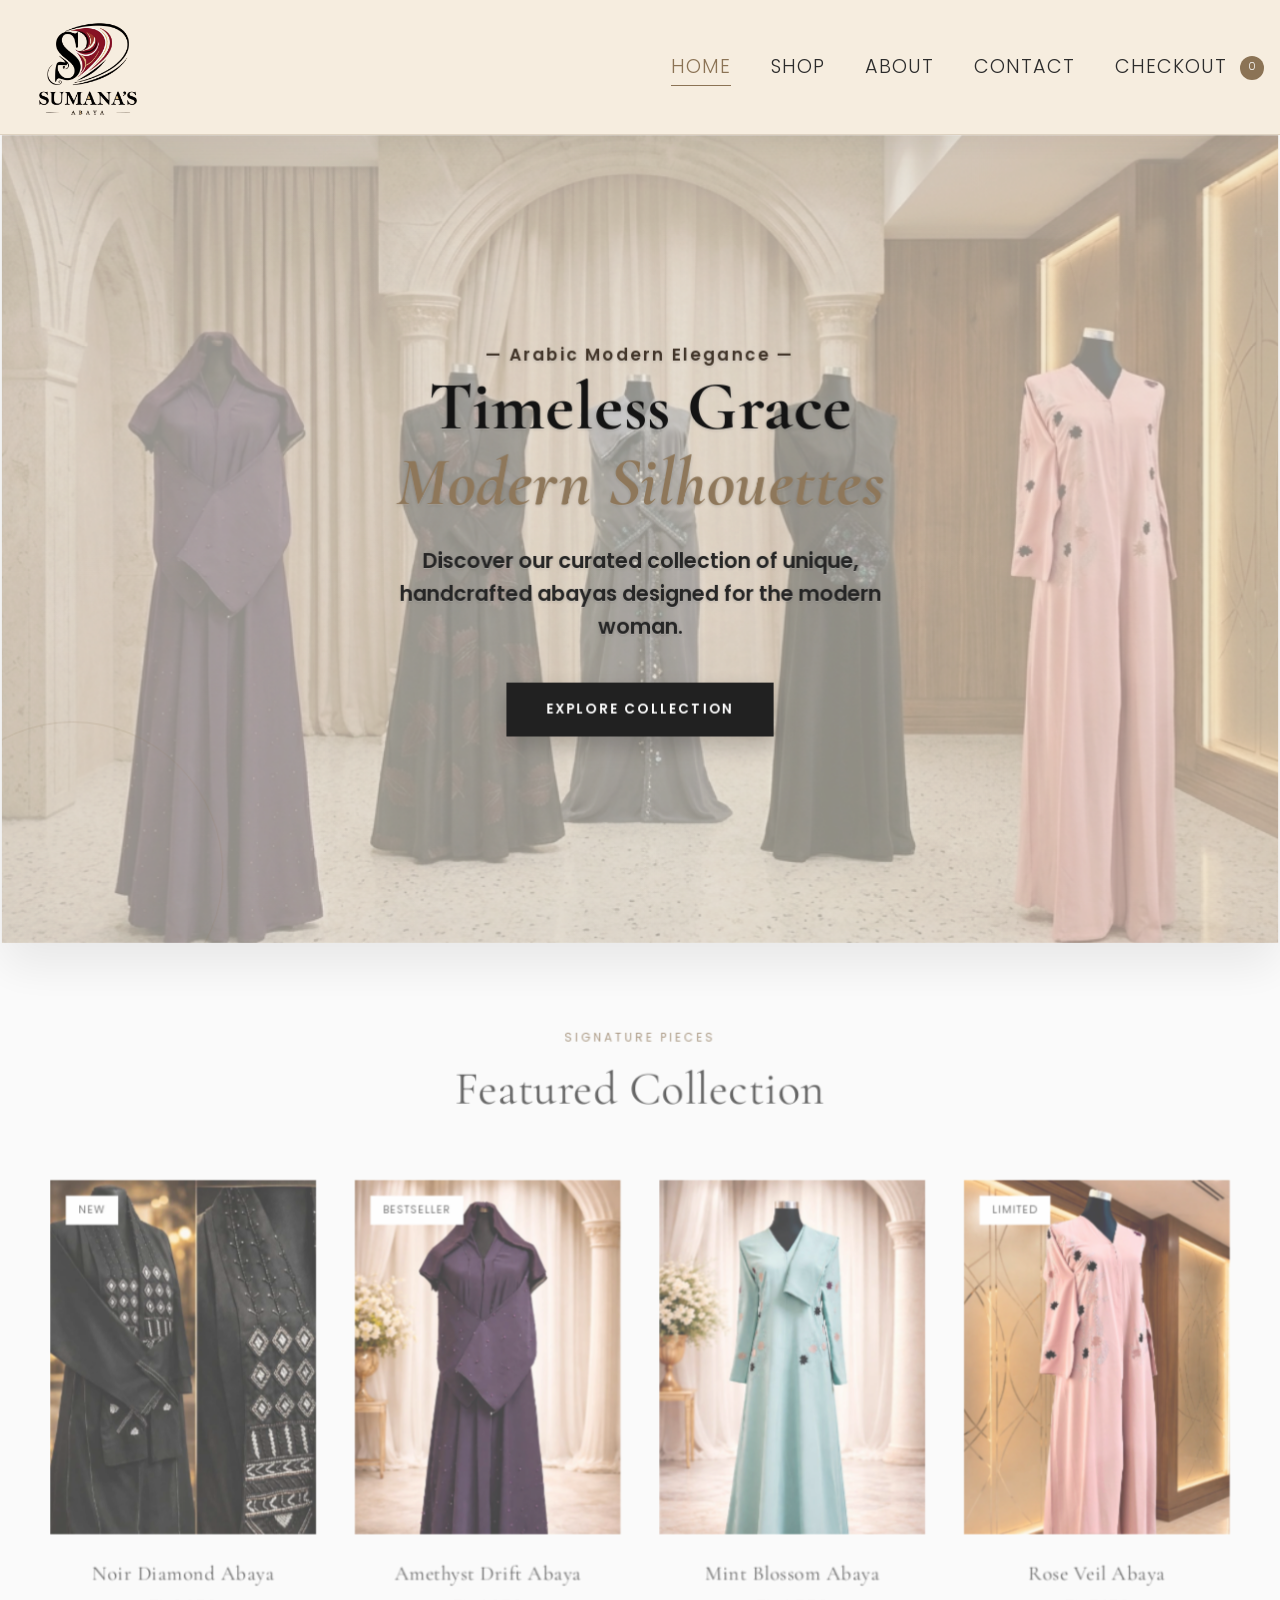
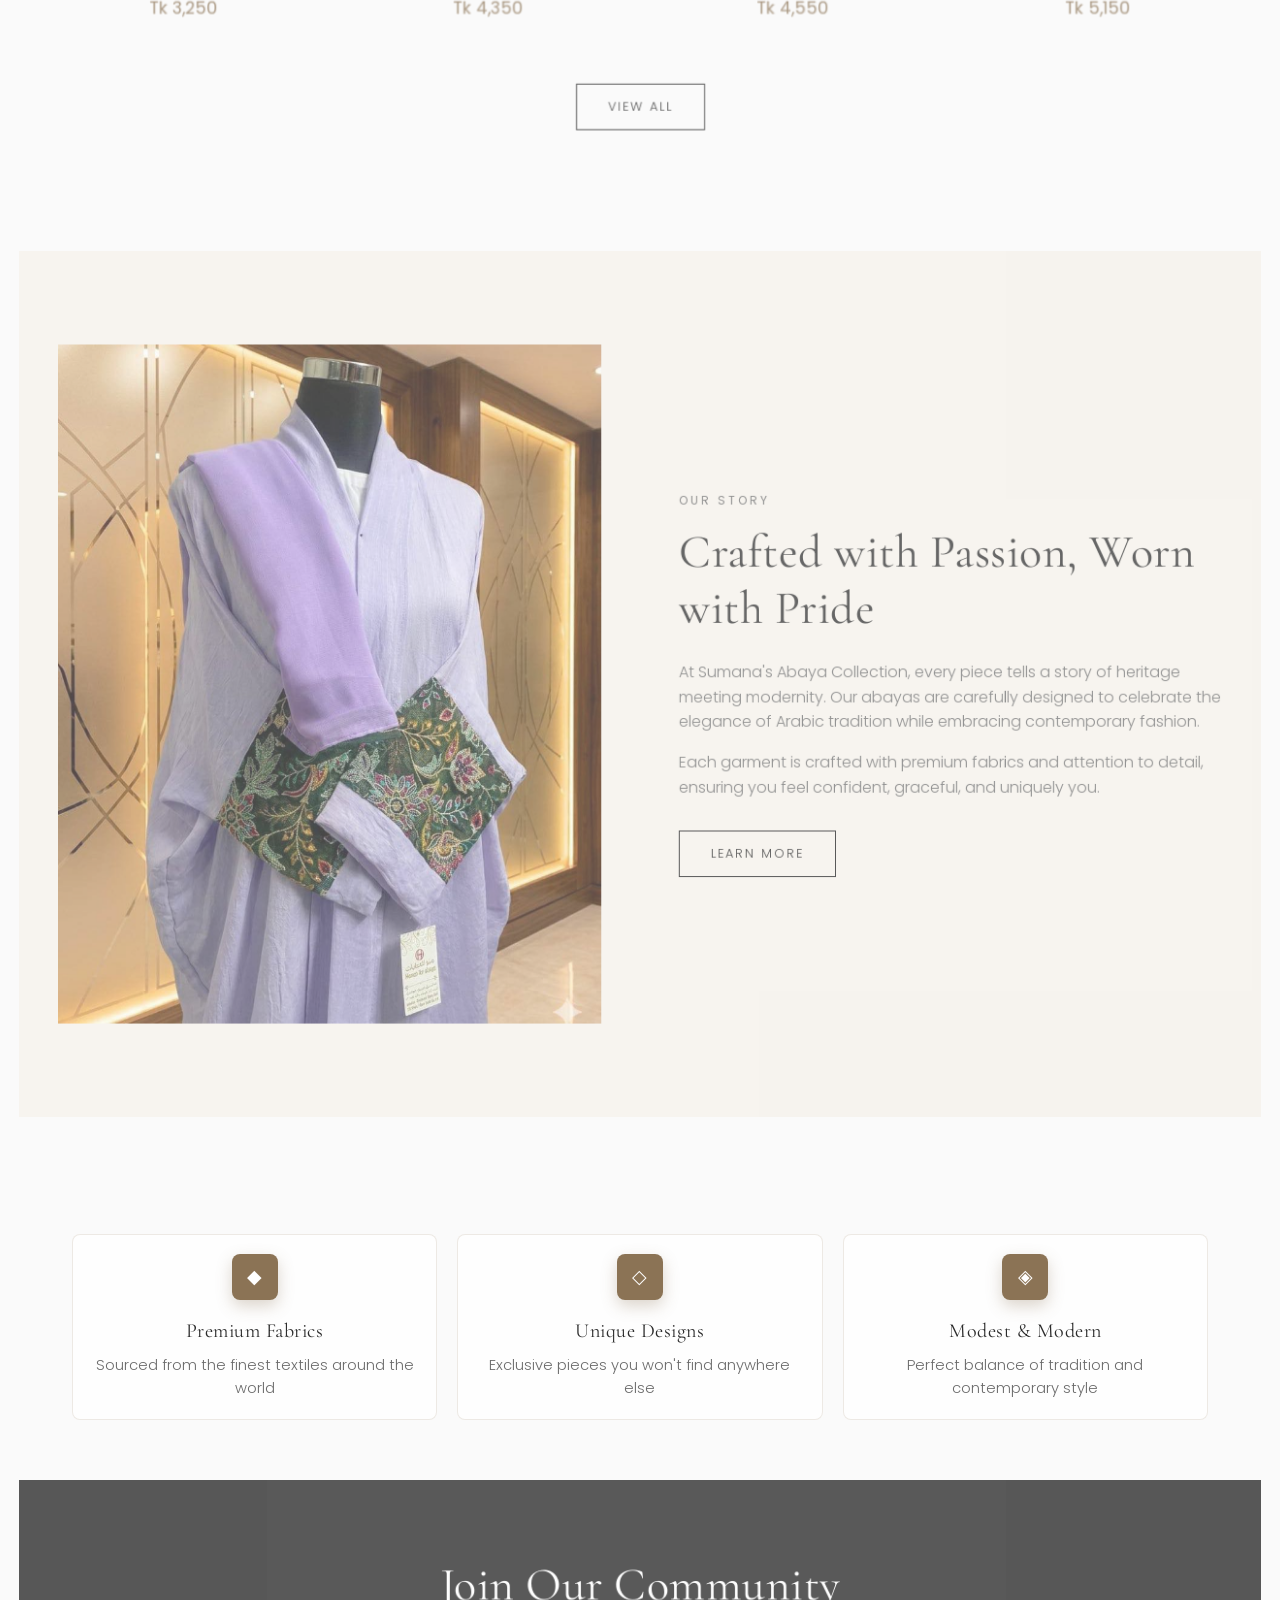
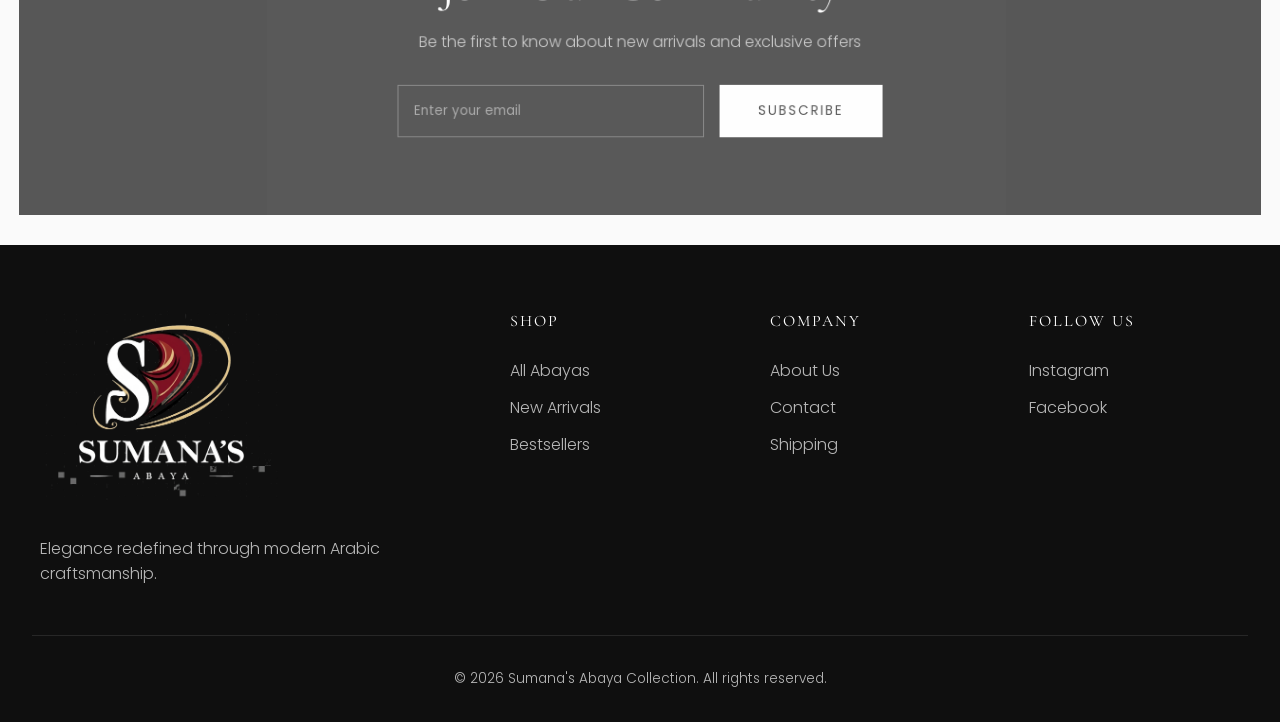
==== commit 7125057f: "Update pricing and delivery charges" ====
--- a/index.html
+++ b/index.html
@@ -10,7 +10,7 @@
     <meta property="og:image" content="assets/images/Hero_bg.png">
     <link rel="icon" type="image/png" href="assets/images/DP-logo.png">
     <title>Sumana's Abaya Collection | Modern Arabic Elegance</title>
-    <link rel="stylesheet" href="styles.css">
+    <link rel="stylesheet" href="styles.css?v=20260506-2">
     <link href="https://fonts.googleapis.com/css2?family=Cormorant+Garamond:wght@300;400;500;600&family=Poppins:wght@300;400;500&display=swap" rel="stylesheet">
 </head>
 <body>
@@ -52,7 +52,7 @@
                     <span class="product-badge">New</span>
                 </div>
                 <h3>Noir Diamond Abaya</h3>
-                <p class="product-price">$189</p>
+                <p class="product-price">Tk 3,250</p>
             </div>
             <div class="product-card" data-product-id="6">
                 <div class="product-image">
@@ -60,14 +60,14 @@
                     <span class="product-badge">Bestseller</span>
                 </div>
                 <h3>Amethyst Drift Abaya</h3>
-                <p class="product-price">$215</p>
+                <p class="product-price">Tk 3,450</p>
             </div>
             <div class="product-card" data-product-id="7">
                 <div class="product-image">
                     <img src="assets/images/abaya_7.jpg" alt="Mint Blossom Abaya">
                 </div>
                 <h3>Mint Blossom Abaya</h3>
-                <p class="product-price">$245</p>
+                <p class="product-price">Tk 3,700</p>
             </div>
             <div class="product-card" data-product-id="10">
                 <div class="product-image">
@@ -75,7 +75,7 @@
                     <span class="product-badge">Limited</span>
                 </div>
                 <h3>Rose Veil Abaya</h3>
-                <p class="product-price">$275</p>
+                <p class="product-price">Tk 3,950</p>
             </div>
         </div>
         <div class="text-center">
@@ -165,7 +165,7 @@
         </div>
     </footer>
 
-    <script src="script.js"></script>
+    <script src="script.js?v=20260506-2"></script>
 </body>
 </html>
 
--- a/styles.css
+++ b/styles.css
@@ -1134,6 +1134,32 @@
 
 .checkout-form-grid .full {
     grid-column: 1 / -1;
+}
+
+.delivery-options {
+    display: grid;
+    gap: 0.7rem;
+}
+
+.delivery-option {
+    display: flex;
+    align-items: center;
+    gap: 0.65rem;
+    min-height: 3rem;
+    padding: 0.8rem 0.9rem;
+    border: 1px solid rgba(26, 26, 26, 0.12);
+    background: #fff;
+    cursor: pointer;
+}
+
+.delivery-option input {
+    width: auto;
+    accent-color: var(--secondary);
+}
+
+.delivery-option span {
+    font-size: 0.95rem;
+    color: var(--text);
 }
 
 .checkout-actions {
